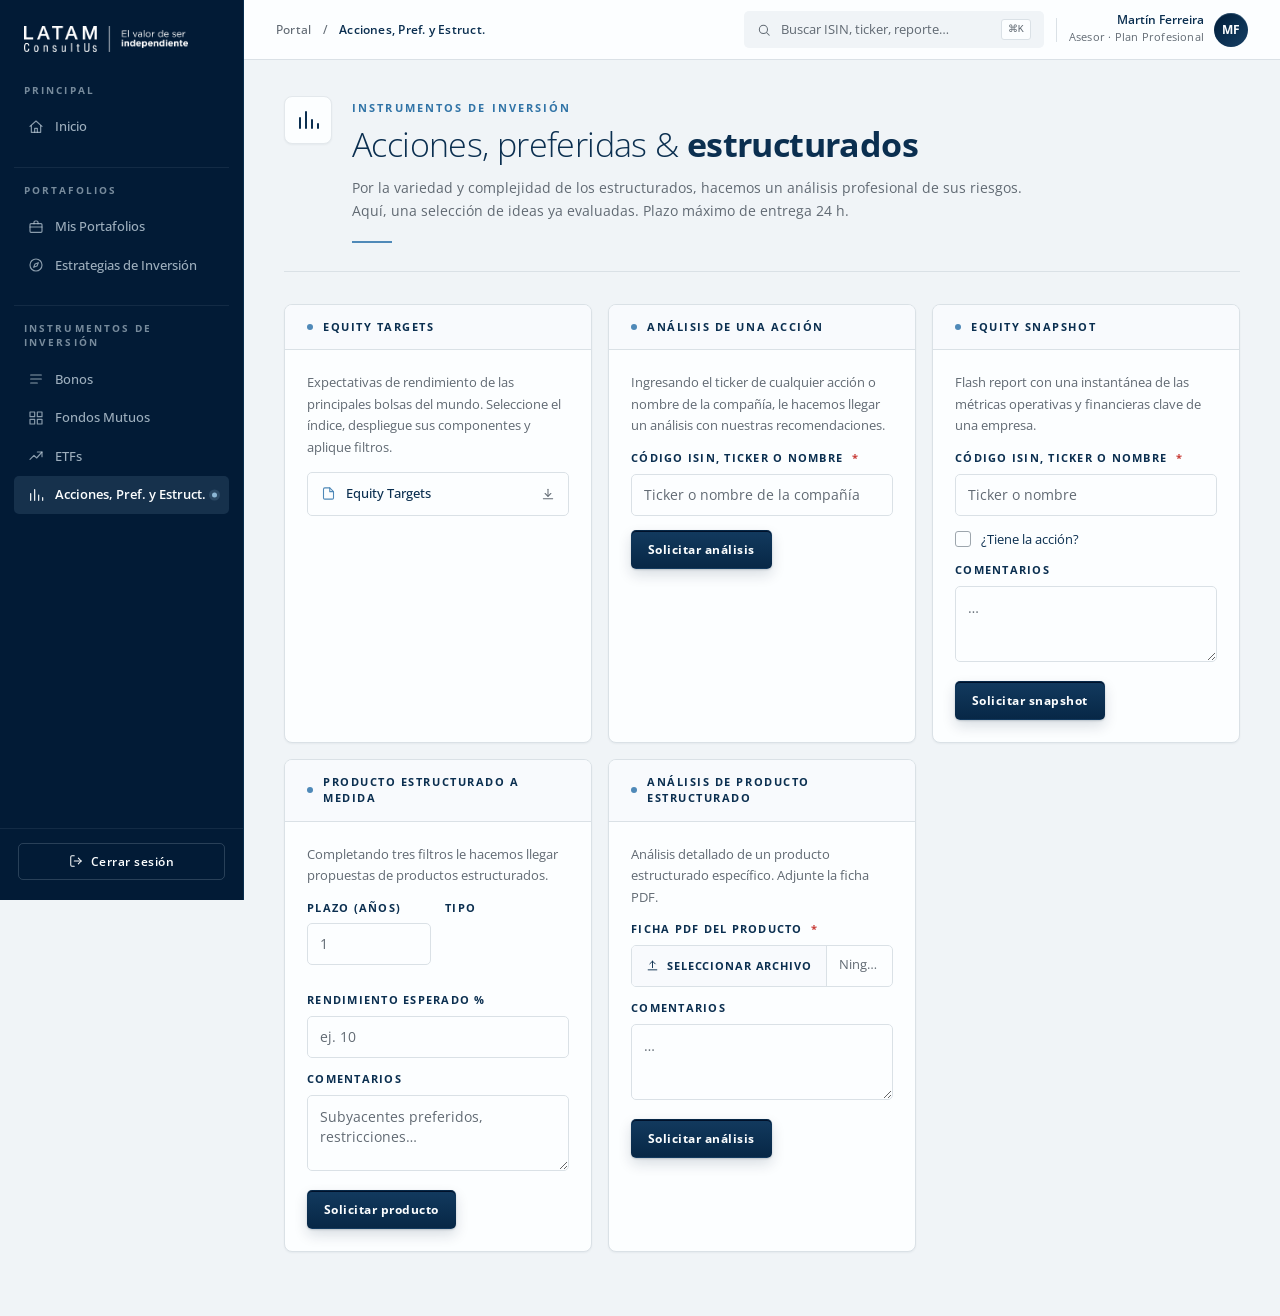
==== acciones.html @ f3cdf071 "Portal de clientes LATAM ConsultUs — consistencia de identidad Unifica la identidad de usuario del t" ====
<!doctype html>
<html lang="es">
<head>
<meta charset="utf-8">
<meta name="viewport" content="width=device-width, initial-scale=1">
<title>Acciones, Pref. y Estruct. · Portal LATAM ConsultUs</title>
<link rel="stylesheet" href="assets/portal.css">
</head>
<body>

<div class="sidebar-backdrop" id="sidebarBackdrop"></div>

<div class="shell">

  <aside class="sidebar" id="sidebar">
    <div class="sidebar-logo">
      <a href="inicio.html"><img src="assets/logo-white.png" alt="LATAM ConsultUs"></a>
    </div>
    <div class="sidebar-groups">
      <div class="sidebar-group">
        <div class="sidebar-group-title">Principal</div>
        <a href="inicio.html" class="sidebar-item">
          <svg width="16" height="16" viewBox="0 0 24 24" fill="none" stroke="currentColor" stroke-width="1.75" stroke-linecap="round" stroke-linejoin="round"><path d="M3 11l9-8 9 8"/><path d="M5 10v10h14V10"/><path d="M10 20v-6h4v6"/></svg>
          Inicio
        </a>
      </div>
      <div class="sidebar-group">
        <div class="sidebar-group-title">Portafolios</div>
        <a href="portafolios.html" class="sidebar-item">
          <svg width="16" height="16" viewBox="0 0 24 24" fill="none" stroke="currentColor" stroke-width="1.75" stroke-linecap="round" stroke-linejoin="round"><rect x="3" y="7" width="18" height="13" rx="1.5"/><path d="M9 7V5a2 2 0 0 1 2-2h2a2 2 0 0 1 2 2v2"/><path d="M3 12h18"/></svg>
          Mis Portafolios
        </a>
        <a href="estrategias.html" class="sidebar-item">
          <svg width="16" height="16" viewBox="0 0 24 24" fill="none" stroke="currentColor" stroke-width="1.75" stroke-linecap="round" stroke-linejoin="round"><circle cx="12" cy="12" r="9"/><path d="M15.5 8.5l-2 5-5 2 2-5 5-2z"/></svg>
          Estrategias de Inversión
        </a>
      </div>
      <div class="sidebar-group">
        <div class="sidebar-group-title">Instrumentos de Inversión</div>
        <a href="bonos.html" class="sidebar-item">
          <svg width="16" height="16" viewBox="0 0 24 24" fill="none" stroke="currentColor" stroke-width="1.75" stroke-linecap="round" stroke-linejoin="round"><path d="M4 6h16M4 12h16M4 18h10"/></svg>
          Bonos
        </a>
        <a href="fondos.html" class="sidebar-item">
          <svg width="16" height="16" viewBox="0 0 24 24" fill="none" stroke="currentColor" stroke-width="1.75" stroke-linecap="round" stroke-linejoin="round"><rect x="3" y="3" width="7" height="7"/><rect x="14" y="3" width="7" height="7"/><rect x="3" y="14" width="7" height="7"/><rect x="14" y="14" width="7" height="7"/></svg>
          Fondos Mutuos
        </a>
        <a href="etfs.html" class="sidebar-item">
          <svg width="16" height="16" viewBox="0 0 24 24" fill="none" stroke="currentColor" stroke-width="1.75" stroke-linecap="round" stroke-linejoin="round"><path d="M3 17l6-6 4 4 8-9"/><path d="M14 6h7v7"/></svg>
          ETFs
        </a>
        <a href="acciones.html" class="sidebar-item active">
          <svg width="16" height="16" viewBox="0 0 24 24" fill="none" stroke="currentColor" stroke-width="1.75" stroke-linecap="round" stroke-linejoin="round"><path d="M4 20V10M10 20V4M16 20v-8M22 20v-4"/></svg>
          Acciones, Pref. y Estruct.
        </a>
      </div>
    </div>
    <div class="sidebar-foot">
      <a href="login.html" class="btn-out">
        <svg width="14" height="14" viewBox="0 0 24 24" fill="none" stroke="currentColor" stroke-width="1.75" stroke-linecap="round" stroke-linejoin="round"><path d="M9 21H5a2 2 0 0 1-2-2V5a2 2 0 0 1 2-2h4"/><path d="M16 17l5-5-5-5"/><path d="M21 12H9"/></svg>
        Cerrar sesión
      </a>
    </div>
  </aside>

  <main class="main">
    
    <header class="topbar">
      <div style="display:flex; align-items:center;">
        <button class="nav-toggle" id="navToggle" aria-label="Menú"><svg width="18" height="18" viewBox="0 0 24 24" fill="none" stroke="currentColor" stroke-width="1.75" stroke-linecap="round" stroke-linejoin="round"><path d="M4 6h16M4 12h16M4 18h16"/></svg></button>
        <div class="crumb">Portal <span class="sep">/</span> <span class="current">Acciones, Pref. y Estruct.</span></div>
      </div>
      <div class="top-right">
        <div class="search-box">
          <svg width="14" height="14" viewBox="0 0 24 24" fill="none" stroke="var(--lcu-gray-4)" stroke-width="1.75" stroke-linecap="round" stroke-linejoin="round"><circle cx="11" cy="11" r="7"/><path d="M21 21l-4.3-4.3"/></svg>
          <input type="text" placeholder="Buscar ISIN, ticker, reporte…">
          <kbd>⌘K</kbd>
        </div>
        <div class="top-divider"></div>
        <div class="user-chip">
          <div style="text-align:right">
            <div class="nm">Martín Ferreira</div>
            <div class="pl">Asesor · Plan Profesional</div>
          </div>
          <div class="avatar">MF</div>
        </div>
      </div>
    </header>

    <div class="content">


      <section class="banner">
        <div class="left">
          <div class="ic"><svg width="24" height="24" viewBox="0 0 24 24" fill="none" stroke="currentColor" stroke-width="2" stroke-linecap="round" stroke-linejoin="round"><path d="M4 20V10M10 20V4M16 20v-8M22 20v-4"/></svg></div>
          <div>
            <span class="eyebrow">Instrumentos de Inversión</span>
            <h1 class="lcu-title" style="margin-top:8px;">Acciones, preferidas & <strong>estructurados</strong></h1>
            <p class="lead">Por la variedad y complejidad de los estructurados, hacemos un análisis profesional de sus riesgos. Aquí, una selección de ideas ya evaluadas. Plazo máximo de entrega 24 h.</p>
            <hr class="accent-rule">
          </div>
        </div>
        
      </section>
      <div class="alert alert-ok alert-target" style="display:none;"><svg width="16" height="16" viewBox="0 0 24 24" fill="none" stroke="currentColor" stroke-width="1.75" stroke-linecap="round" stroke-linejoin="round"><path d="M5 12l5 5L20 7"/></svg><div>Solicitud enviada. El reporte quedará disponible en su biblioteca en un plazo máximo de 24 horas hábiles.</div></div>

      <div class="igrid cols-3">

        <div class="icard">
          <div class="icard-head">Equity Targets</div>
          <div class="icard-body">
            <p>Expectativas de rendimiento de las principales bolsas del mundo. Seleccione el índice, despliegue sus componentes y aplique filtros.</p>
            <a class="doc-link" href="https://maximusnextgeneration-code.github.io/Equity-Targets/" target="_blank" rel="noopener"><svg class="ico-doc" width="15" height="15" viewBox="0 0 24 24" fill="none" stroke="currentColor" stroke-width="1.75" stroke-linecap="round" stroke-linejoin="round"><path d="M14 3H6a2 2 0 0 0-2 2v14a2 2 0 0 0 2 2h12a2 2 0 0 0 2-2V9z"/><path d="M14 3v6h6"/></svg><span class="name">Equity Targets</span><svg class="dl" width="14" height="14" viewBox="0 0 24 24" fill="none" stroke="currentColor" stroke-width="1.75" stroke-linecap="round" stroke-linejoin="round"><path d="M12 4v12"/><path d="M7 11l5 5 5-5"/><path d="M4 20h16"/></svg></a>
          </div>
        </div>

        <div class="icard">
          <div class="icard-head">Análisis de una acción</div>
          <div class="icard-body">
            <p>Ingresando el ticker de cualquier acción o nombre de la compañía, le hacemos llegar un análisis con nuestras recomendaciones.</p>
            <form data-mock novalidate>
              <div class="field"><label class="lbl">Código ISIN, ticker o nombre <span class="req">*</span></label><input type="text" class="input" placeholder="Ticker o nombre de la compañía"></div>
              <button type="submit" class="btn btn-primary">Solicitar análisis</button>
            </form>
          </div>
        </div>

        <div class="icard">
          <div class="icard-head">Equity Snapshot</div>
          <div class="icard-body">
            <p>Flash report con una instantánea de las métricas operativas y financieras clave de una empresa.</p>
            <form data-mock novalidate>
              <div class="field"><label class="lbl">Código ISIN, ticker o nombre <span class="req">*</span></label><input type="text" class="input" placeholder="Ticker o nombre"></div>
              <div class="field"><label class="check"><input type="checkbox"> ¿Tiene la acción?</label></div>
              <div class="field"><label class="lbl">Comentarios</label><textarea class="textarea" placeholder="…" rows="2"></textarea></div>
              <button type="submit" class="btn btn-primary">Solicitar snapshot</button>
            </form>
          </div>
        </div>

        <div class="icard">
          <div class="icard-head">Producto estructurado a medida</div>
          <div class="icard-body">
            <p>Completando tres filtros le hacemos llegar propuestas de productos estructurados.</p>
            <form data-mock novalidate>
              <div class="form-row">
                <div class="field"><label class="lbl">Plazo (años)</label><input type="number" class="input" placeholder="1" min="0"></div>
                <div class="field"><label class="lbl">Tipo</label><div class="select-wrap"><select class="select"><option>Autocallable</option><option>Phoenix</option><option>Reverse Convertible</option><option>Capital protegido</option></select></div></div>
              </div>
              <div class="field"><label class="lbl">Rendimiento esperado %</label><input type="number" class="input" placeholder="ej. 10" step="0.1"></div>
              <div class="field"><label class="lbl">Comentarios</label><textarea class="textarea" placeholder="Subyacentes preferidos, restricciones…" rows="2"></textarea></div>
              <button type="submit" class="btn btn-primary">Solicitar producto</button>
            </form>
          </div>
        </div>

        <div class="icard">
          <div class="icard-head">Análisis de producto estructurado</div>
          <div class="icard-body">
            <p>Análisis detallado de un producto estructurado específico. Adjunte la ficha PDF.</p>
            <form data-mock novalidate>
              <div class="field"><label class="lbl">Ficha PDF del producto <span class="req">*</span></label>
                <div class="file-input">
                  <label><svg width="13" height="13" viewBox="0 0 24 24" fill="none" stroke="currentColor" stroke-width="1.75" stroke-linecap="round" stroke-linejoin="round"><path d="M12 16V4"/><path d="M7 9l5-5 5 5"/><path d="M4 20h16"/></svg> Seleccionar archivo<input type="file" accept=".pdf"></label>
                  <span class="name">Ningún archivo seleccionado</span>
                </div>
              </div>
              <div class="field"><label class="lbl">Comentarios</label><textarea class="textarea" placeholder="…" rows="2"></textarea></div>
              <button type="submit" class="btn btn-primary">Solicitar análisis</button>
            </form>
          </div>
        </div>

      </div>

    </div>
  </main>
</div>

<script src="assets/portal.js"></script>
</body>
</html>
---- assets/portal.css ----
/* ===================================================================
   LATAM ConsultUs — Portal de Clientes
   Editorial financial research, register: product.
   =================================================================== */
@import url('colors_and_type.css');

/* ---------- reset ---------- */
*,*::before,*::after { box-sizing: border-box; }
html, body { margin: 0; padding: 0; }
body {
  background: var(--bg-page);
  color: var(--fg);
  font-family: var(--font-sans);
  font-size: var(--fs-body);
  line-height: var(--lh-normal);
  -webkit-font-smoothing: antialiased;
  -moz-osx-font-smoothing: grayscale;
  min-height: 100vh;
}
a { color: var(--lcu-sky-ink); text-decoration: none; }
a:hover { color: var(--lcu-navy); text-decoration: underline; text-decoration-thickness: 1px; text-underline-offset: 2px; }
img { max-width: 100%; display: block; }
input, select, textarea, button { font-family: inherit; font-size: inherit; }
ul, ol { margin: 0; padding: 0 0 0 18px; }

::selection { background: oklch(0.76 0.062 238 / .55); color: var(--lcu-navy); }

/* ---------- layout shell ---------- */
.shell {
  display: grid;
  grid-template-columns: 244px 1fr;
  min-height: 100vh;
}

/* ---------- sidebar ---------- */
.sidebar {
  background: var(--lcu-navy-900);
  color: var(--fg-on-dark);
  display: flex;
  flex-direction: column;
  padding: 22px 0 14px;
  position: sticky;
  top: 0;
  height: 100vh;
  border-right: 1px solid oklch(0.30 0.072 250 / .9);
}
.sidebar-logo { padding: 4px 24px 26px; }
.sidebar-logo img { height: 26px; }
.sidebar-groups { flex: 1; overflow-y: auto; padding: 0 14px; }
.sidebar-group { padding: 6px 0 2px; }
.sidebar-group + .sidebar-group { margin-top: 18px; padding-top: 16px; border-top: 1px solid oklch(0.92 0.020 240 / .08); }
.sidebar-group-title {
  font-size: 9.5px;
  letter-spacing: .22em;
  text-transform: uppercase;
  color: oklch(0.92 0.020 240 / .55);
  font-weight: var(--fw-bold);
  padding: 0 10px 10px;
}
.sidebar-item {
  display: flex;
  align-items: center;
  gap: 11px;
  padding: 9px 10px 9px 14px;
  margin-bottom: 1px;
  border-radius: var(--r-sm);
  color: oklch(0.92 0.020 240 / .72);
  font-size: 13px;
  font-weight: var(--fw-medium);
  text-decoration: none;
  position: relative;
  white-space: nowrap;
  overflow: hidden;
  text-overflow: ellipsis;
  transition: background .14s ease, color .14s ease;
}
.sidebar-item:hover {
  background: oklch(0.76 0.062 238 / .08);
  color: var(--fg-on-dark);
  text-decoration: none;
}
.sidebar-item.active {
  background: oklch(0.76 0.062 238 / .14);
  color: var(--fg-on-dark);
  font-weight: var(--fw-semibold);
}
.sidebar-item.active::after {
  content: '';
  position: absolute;
  right: 12px;
  top: 50%;
  transform: translateY(-50%);
  width: 5px;
  height: 5px;
  border-radius: 50%;
  background: var(--lcu-sky-300);
  box-shadow: 0 0 0 3px oklch(0.76 0.062 238 / .18);
}
.sidebar-item svg { flex: 0 0 16px; opacity: .88; }
.sidebar-item.active svg { opacity: 1; }
.sidebar-foot {
  padding: 14px 18px 6px;
  margin-top: 8px;
  border-top: 1px solid oklch(0.92 0.020 240 / .08);
}
.sidebar-foot .btn-out {
  width: 100%;
  background: transparent;
  border: 1px solid oklch(0.92 0.020 240 / .18);
  color: var(--fg-on-dark);
  padding: 9px 12px;
  border-radius: var(--r-sm);
  font-size: 11.5px;
  font-weight: var(--fw-semibold);
  letter-spacing: .04em;
  cursor: pointer;
  display: flex;
  align-items: center;
  justify-content: center;
  gap: 8px;
  text-decoration: none;
  transition: background .14s, border-color .14s;
}
.sidebar-foot .btn-out:hover { background: oklch(0.92 0.020 240 / .06); border-color: oklch(0.92 0.020 240 / .28); text-decoration: none; color: var(--fg-on-dark); }

/* ---------- main ---------- */
.main { display: flex; flex-direction: column; min-width: 0; }

/* ---------- topbar ---------- */
.topbar {
  height: 60px;
  padding: 0 32px;
  border-bottom: 1px solid var(--border);
  background: var(--bg-surface);
  display: flex;
  align-items: center;
  justify-content: space-between;
  gap: 24px;
  position: sticky;
  top: 0;
  z-index: 10;
}
.crumb { font-size: 11.5px; color: var(--fg-muted); letter-spacing: .02em; font-weight: var(--fw-medium); }
.crumb .sep { margin: 0 8px; color: var(--fg-muted); }
.crumb .current { color: var(--fg); font-weight: var(--fw-semibold); }
.top-right { display: flex; align-items: center; gap: 12px; }
.search-box {
  display: flex;
  align-items: center;
  gap: 8px;
  padding: 7px 12px;
  background: var(--lcu-mist);
  border-radius: var(--r-sm);
  width: 300px;
  border: 1px solid transparent;
  transition: border-color .14s, background .14s;
}
.search-box:focus-within { border-color: var(--lcu-sky-300); background: var(--bg-surface); box-shadow: var(--focus-ring); }
.search-box input {
  flex: 1; border: 0; background: transparent; outline: none;
  font-size: 12.5px; color: var(--fg);
}
.search-box input::placeholder { color: var(--fg-muted); }
.search-box kbd {
  font-size: 10px; color: var(--fg-muted);
  padding: 2px 6px; border: 1px solid var(--border); border-radius: 3px;
  background: var(--bg-surface);
  font-family: var(--font-mono); font-weight: var(--fw-medium);
}
.icon-btn {
  width: 34px; height: 34px; border-radius: var(--r-sm);
  border: 1px solid var(--border);
  background: var(--bg-surface); cursor: pointer;
  display: flex; align-items: center; justify-content: center;
  position: relative; color: var(--fg);
  transition: background .14s, border-color .14s;
}
.icon-btn:hover { background: var(--lcu-mist); border-color: var(--border-strong); }
.icon-btn .dot {
  position: absolute; top: 6px; right: 7px;
  width: 6px; height: 6px; border-radius: 50%; background: var(--lcu-sky);
  box-shadow: 0 0 0 2px var(--bg-surface);
}
.user-chip { display: flex; align-items: center; gap: 10px; }
.user-chip .nm { font-size: 12px; font-weight: var(--fw-semibold); color: var(--fg); line-height: 1.2; }
.user-chip .pl { font-size: 10.5px; color: var(--fg-muted); margin-top: 2px; letter-spacing: .02em; }
.user-chip .avatar {
  width: 34px; height: 34px; border-radius: 50%;
  background: var(--grad-navy);
  color: var(--fg-on-dark);
  display: flex; align-items: center; justify-content: center;
  font-size: 12px; font-weight: var(--fw-bold);
  letter-spacing: .02em;
  box-shadow: inset 0 1px 0 oklch(0.76 0.062 238 / .25);
}
.top-divider { width: 1px; height: 24px; background: var(--border); }

/* ---------- content area ---------- */
.content {
  padding: 36px 40px 64px;
  max-width: 1400px;
  width: 100%;
}

/* ---------- typography helpers ---------- */
.eyebrow {
  font-size: 10.5px;
  letter-spacing: .20em;
  text-transform: uppercase;
  font-weight: var(--fw-bold);
  color: var(--lcu-sky-ink);
}
.eyebrow.muted { color: var(--fg-muted); }
.lcu-title {
  margin: 0; font-weight: var(--fw-light);
  font-size: 34px; line-height: 1.12; letter-spacing: var(--ls-tight);
  color: var(--fg);
}
.lcu-title strong { font-weight: var(--fw-bold); }
.accent-rule { height: 2px; width: 40px; background: var(--lcu-sky); border: 0; margin: 18px 0 0; }
.lead {
  font-size: 13.5px; color: var(--fg-muted);
  line-height: 1.7; max-width: 680px; margin: 14px 0 0;
}

/* ---------- aurora hero (más controlada) ---------- */
@keyframes lcu-aurora {
  0%   { background-position:   0% 50%; }
  50%  { background-position: 100% 50%; }
  100% { background-position:   0% 50%; }
}
@keyframes lcu-aurora-drift {
  0%   { transform: translate3d(-4%, -1%, 0); opacity: .70; }
  50%  { transform: translate3d( 6%,  3%, 0); opacity: .45; }
  100% { transform: translate3d(-4%, -1%, 0); opacity: .70; }
}
.aurora-bg {
  background: linear-gradient(120deg,
    oklch(0.16 0.058 254) 0%,
    oklch(0.22 0.066 252) 24%,
    oklch(0.30 0.074 250) 50%,
    oklch(0.36 0.076 249) 72%,
    oklch(0.22 0.062 252) 100%);
  background-size: 200% 200%;
  animation: lcu-aurora 32s ease-in-out infinite;
}
.aurora-glow {
  position: absolute; inset: -10%; pointer-events: none;
  background:
    radial-gradient(48% 60% at 28% 22%, oklch(0.76 0.062 238 / .26), transparent 65%),
    radial-gradient(42% 50% at 78% 78%, oklch(0.61 0.094 245 / .22), transparent 70%);
  mix-blend-mode: screen;
  animation: lcu-aurora-drift 26s ease-in-out infinite;
}
.aurora-grid {
  position: absolute; inset: 0; pointer-events: none; opacity: .18;
  background-image:
    linear-gradient(oklch(1 0 0 / .06) 1px, transparent 1px),
    linear-gradient(90deg, oklch(1 0 0 / .06) 1px, transparent 1px);
  background-size: 56px 56px;
  mask-image: linear-gradient(120deg, oklch(0 0 0) 0%, transparent 75%);
  -webkit-mask-image: linear-gradient(120deg, oklch(0 0 0) 0%, transparent 75%);
}
.aurora-dots {
  position: absolute; inset: 0; pointer-events: none; opacity: .22;
  background-image: radial-gradient(oklch(1 0 0 / .18) 1px, transparent 1.2px);
  background-size: 24px 24px;
  mask-image: linear-gradient(120deg, oklch(0 0 0) 0%, transparent 70%);
  -webkit-mask-image: linear-gradient(120deg, oklch(0 0 0) 0%, transparent 70%);
}

/* legacy alias (algunos HTML usan aurora-shimmer; lo neutralizamos) */
.aurora-shimmer { display: none; }

/* ---------- dashboard hero ---------- */
.hero {
  position: relative; border-radius: var(--r-lg); overflow: hidden;
  color: var(--fg-on-dark);
  box-shadow: var(--shadow-3);
  border: 1px solid oklch(0.22 0.062 252);
}
.hero-row {
  position: relative; padding: 40px 40px 42px;
  display: grid;
  grid-template-columns: 1fr auto;
  align-items: end;
  gap: 40px;
  min-height: 240px;
}
.hero-text { max-width: 620px; }
.hero-text .eyebrow {
  color: var(--lcu-sky-300);
  font-weight: var(--fw-bold);
  letter-spacing: .22em;
}
.hero-text h1 {
  margin: 18px 0 0;
  font-weight: var(--fw-light);
  font-size: 46px;
  line-height: 1.06;
  letter-spacing: var(--ls-tight);
  color: var(--fg-on-dark);
}
.hero-text h1 .name {
  font-weight: var(--fw-bold);
  color: var(--lcu-sky-100);
  letter-spacing: var(--ls-tight);
}
.hero-text p {
  margin: 18px 0 0; font-size: 13.5px; line-height: 1.75;
  color: var(--fg-on-dark-soft); max-width: 540px;
}
/* hero typewriter */
.type-h1 { min-height: 2.15em; }
.type-caret {
  display: inline-block; width: 2px; height: 0.92em;
  margin-left: 4px; vertical-align: -0.1em;
  background: var(--lcu-sky-300); border-radius: 1px;
  animation: type-blink 1.05s steps(1) infinite;
}
@keyframes type-blink { 0%, 50% { opacity: 1; } 50.01%, 100% { opacity: 0; } }
.hero-trend {
  position: absolute; right: 0; top: 0; bottom: 0; width: 62%; height: 100%;
  pointer-events: none; opacity: .55;
}
/* Hero data strip: editorial integrado, no badge SaaS */
.hero-metrics {
  display: grid;
  grid-template-columns: repeat(3, auto);
  gap: 36px;
  align-items: baseline;
  padding-top: 2px;
}
.hero-metric { text-align: left; }
.hero-metric .n {
  display: block;
  font-weight: var(--fw-light);
  font-size: 38px;
  line-height: 1;
  color: var(--fg-on-dark);
  letter-spacing: var(--ls-tightest);
  font-variant-numeric: tabular-nums lining-nums;
}
.hero-metric .n strong { font-weight: var(--fw-bold); }
.hero-metric .l {
  display: block;
  margin-top: 8px;
  font-size: 10.5px;
  color: var(--fg-on-dark-mute);
  letter-spacing: .14em;
  text-transform: uppercase;
  font-weight: var(--fw-semibold);
  line-height: 1.45;
}
.hero-metric + .hero-metric { padding-left: 36px; border-left: 1px solid oklch(0.92 0.020 240 / .12); }

/* Legacy hero-badge fallback (no usado en inicio nuevo, pero soportado) */
.hero-badge {
  flex: 0 0 auto; align-self: center;
  padding: 18px 22px 20px;
  background: oklch(0.20 0.062 252 / .35);
  border: 1px solid oklch(0.76 0.062 238 / .20);
  border-radius: var(--r-md);
  text-align: left; min-width: 140px;
}
.hero-badge .num {
  font-weight: var(--fw-light); font-size: 44px; line-height: 1;
  letter-spacing: var(--ls-tightest);
  color: var(--fg-on-dark);
  font-variant-numeric: tabular-nums;
}
.hero-badge .lbl {
  margin-top: 8px; font-size: 10.5px;
  color: var(--fg-on-dark-mute);
  letter-spacing: .14em; text-transform: uppercase;
  font-weight: var(--fw-semibold); line-height: 1.45;
}

/* ---------- section marker ---------- */
.section-marker {
  display: flex; align-items: center; gap: 12px;
  margin: 44px 0 22px;
}
.section-marker .dash { width: 22px; height: 1.5px; background: var(--lcu-sky); border-radius: 2px; }
.section-marker .dot { width: 4px; height: 4px; border-radius: 50%; background: var(--lcu-sky); }
.section-marker .title {
  font-size: 10.5px; letter-spacing: .20em; text-transform: uppercase;
  font-weight: var(--fw-bold); color: var(--fg);
}
.section-marker .hint { margin-left: 6px; font-size: 12px; color: var(--fg-muted); font-weight: var(--fw-regular); }

/* ---------- access grid (asimétrico: featured + secondaries + wide) ---------- */
.access-grid {
  display: grid;
  grid-template-columns: 1.5fr 1fr 1fr;
  grid-template-rows: 1fr 1fr auto;
  gap: 16px;
}
.access-grid .access-card.featured {
  grid-column: 1;
  grid-row: 1 / span 2;
  min-height: 340px;
  padding: 28px;
  background:
    linear-gradient(180deg, var(--bg-surface) 0%, var(--lcu-sky-50) 100%);
}
.access-grid .access-card.featured .ic {
  width: 50px; height: 50px; border-radius: var(--r-md);
}
.access-grid .access-card.featured h3 {
  font-size: 22px;
  margin-top: 28px;
  font-weight: var(--fw-bold);
  letter-spacing: var(--ls-tight);
}
.access-grid .access-card.featured .desc {
  font-size: 13.5px;
  margin-top: 12px;
  max-width: 340px;
  line-height: 1.65;
}
.access-grid .access-card.wide {
  grid-column: 1 / -1;
  flex-direction: row;
  align-items: center;
  padding: 18px 22px;
  gap: 22px;
}
.access-grid .access-card.wide .head {
  width: auto;
}
.access-grid .access-card.wide .ic { flex: 0 0 38px; }
.access-grid .access-card.wide h3 {
  margin: 0; font-size: 15.5px;
}
.access-grid .access-card.wide .body {
  flex: 1; display: flex; flex-direction: column; gap: 4px;
}
.access-grid .access-card.wide .desc { margin: 0; }
.access-grid .access-card.wide .cta { margin: 0; padding: 0; flex: 0 0 auto; }
.access-grid .access-card.wide .corner { display: none; }

.access-card {
  background: var(--bg-surface);
  border: 1px solid var(--border);
  border-radius: var(--r-md);
  padding: 18px 18px 20px;
  box-shadow: var(--shadow-1);
  cursor: pointer; display: flex; flex-direction: column;
  position: relative; overflow: hidden;
  text-decoration: none; color: inherit;
  transition: transform .22s cubic-bezier(.2,.7,.2,1), box-shadow .22s ease, border-color .14s;
}
.access-card:hover {
  transform: translateY(-2px);
  box-shadow: var(--shadow-3);
  border-color: var(--lcu-sky-300);
  text-decoration: none;
}
.access-card .head {
  display: flex; align-items: center; justify-content: space-between;
}
.access-card .ic {
  width: 38px; height: 38px; border-radius: var(--r-sm);
  background: var(--lcu-sky-50);
  border: 1px solid var(--lcu-sky-100);
  display: flex; align-items: center; justify-content: center;
  color: var(--lcu-navy-700);
}
.access-grid .access-card.featured .ic {
  background: var(--grad-navy);
  border: 0;
  box-shadow: inset 0 1px 0 oklch(0.76 0.062 238 / .35), 0 6px 14px oklch(0.22 0.062 252 / .25);
  color: var(--lcu-sky-100);
}
.access-card .corner {
  width: 26px; height: 26px; border-radius: 999px;
  display: flex; align-items: center; justify-content: center;
  color: var(--fg-subtle);
  transition: color .14s, background .14s;
}
.access-card:hover .corner { color: var(--lcu-sky); }
.access-card h3 {
  margin: 16px 0 0;
  font-weight: var(--fw-semibold); font-size: 15.5px;
  color: var(--fg); letter-spacing: var(--ls-tight);
}
.access-card .desc {
  margin: 6px 0 0; font-size: 12.5px;
  color: var(--fg-muted); line-height: 1.55;
}
.access-card .cta {
  margin-top: auto; padding-top: 14px;
  display: flex; align-items: center; gap: 6px;
  font-size: 11px; font-weight: var(--fw-bold);
  color: var(--lcu-sky-ink); letter-spacing: .06em;
  text-transform: uppercase;
}

/* ---------- footline ---------- */
.footline {
  margin-top: 32px;
  display: flex; align-items: center; justify-content: space-between;
  padding: 16px 20px; background: var(--bg-surface);
  border: 1px solid var(--border); border-radius: var(--r-md);
  box-shadow: var(--shadow-1);
}
.footline .icw {
  width: 32px; height: 32px; border-radius: var(--r-sm);
  background: var(--lcu-sky-50); color: var(--lcu-navy);
  display: flex; align-items: center; justify-content: center;
}
.footline .text { display: flex; align-items: center; gap: 14px; }
.footline .text .t1 { font-size: 13px; font-weight: var(--fw-semibold); color: var(--fg); }
.footline .text .t2 { font-size: 11.5px; color: var(--fg-muted); margin-top: 3px; line-height: 1.5; }
.footline a {
  font-size: 11.5px; color: var(--lcu-sky-ink); font-weight: var(--fw-bold);
  display: flex; align-items: center; gap: 6px;
  letter-spacing: .04em;
}

/* ---------- section banner (páginas internas) ---------- */
.banner {
  display: flex; justify-content: space-between; align-items: flex-start;
  gap: 32px; padding-bottom: 28px;
  border-bottom: 1px solid var(--border);
  margin-bottom: 32px;
}
.banner .left { display: flex; gap: 20px; align-items: flex-start; }
.banner .ic {
  width: 48px; height: 48px; border-radius: var(--r-md);
  background: var(--bg-surface);
  border: 1px solid var(--border-strong);
  color: var(--lcu-navy);
  display: flex; align-items: center; justify-content: center; flex: 0 0 48px;
  box-shadow: var(--shadow-1);
}

/* ---------- responsive layout helpers ---------- */
.grid-2 { display: grid; grid-template-columns: 1fr 1fr; gap: 28px; }
.grid-3 { display: grid; grid-template-columns: repeat(3, 1fr); gap: 28px; }
/* let tracks shrink below content min-content so nothing overflows the viewport */
.grid-2 > *, .grid-3 > *, .igrid > * { min-width: 0; }
.table-scroll { width: 100%; overflow-x: auto; -webkit-overflow-scrolling: touch; }

/* ---------- subhead ---------- */
.subhead {
  display: flex; align-items: baseline; justify-content: space-between;
  margin: 36px 0 14px;
  padding-bottom: 12px;
  border-bottom: 1px solid var(--border);
}
.subhead h3 {
  margin: 6px 0 0;
  font-weight: var(--fw-semibold); font-size: 17px;
  color: var(--fg); letter-spacing: var(--ls-tight);
}
.subhead .right a { font-size: 11.5px; color: var(--lcu-sky-ink); font-weight: var(--fw-bold); letter-spacing: .04em; }

/* ---------- card ---------- */
.card {
  background: var(--bg-surface);
  border: 1px solid var(--border);
  border-radius: var(--r-md);
  padding: 24px;
  box-shadow: var(--shadow-1);
}
.card.noPad { padding: 0; }
.card-head {
  padding: 16px 22px;
  border-bottom: 1px solid var(--border);
  background: var(--bg-surface-alt);
}
.card-head .title {
  font-size: 13px; font-weight: var(--fw-bold);
  color: var(--fg); letter-spacing: .02em;
  text-transform: uppercase; letter-spacing: .12em;
  font-size: 11px;
}
.card-head .sub {
  font-size: 12px; color: var(--fg-muted); margin-top: 3px;
  text-transform: none; letter-spacing: 0; font-weight: var(--fw-regular);
}
.card-body { padding: 22px; }

/* ---------- icard ---------- */
.igrid {
  display: grid; grid-template-columns: repeat(2, 1fr); gap: 16px;
}
.igrid.cols-3 { grid-template-columns: repeat(3, 1fr); }
/* masonry: tarjetas de distinta altura sin huecos verticales */
.igrid.masonry { display: block; column-count: 2; column-gap: 16px; }
.igrid.masonry > .icard { break-inside: avoid; margin: 0 0 16px; width: 100%; }
.icard {
  border: 1px solid var(--border);
  border-radius: var(--r-md);
  background: var(--bg-surface);
  display: flex; flex-direction: column; overflow: hidden;
  box-shadow: var(--shadow-1);
  transition: box-shadow .15s, border-color .14s;
}
.icard:hover { border-color: var(--border-strong); box-shadow: var(--shadow-2); }
.icard-head {
  padding: 14px 22px;
  background: var(--bg-surface-alt);
  border-bottom: 1px solid var(--border);
  font-size: 11px; font-weight: var(--fw-bold);
  color: var(--fg);
  text-transform: uppercase; letter-spacing: .14em;
  display: flex; align-items: center; gap: 10px;
}
.icard-head::before {
  content: '';
  width: 6px; height: 6px; border-radius: 999px;
  background: var(--lcu-sky);
  flex: 0 0 6px;
}
.icard-body { padding: 22px; flex: 1; }
.icard-body p { margin: 0 0 14px; font-size: 13px; color: var(--fg-muted); line-height: 1.65; }
.icard-body p:last-of-type { margin-bottom: 14px; }

/* ---------- forms ---------- */
.form-row { display: grid; grid-template-columns: 1fr 1fr; gap: 14px; margin-bottom: 14px; }
.form-row.cols-3 { grid-template-columns: 1fr 1fr 1fr; }
.field { margin-bottom: 14px; }
.field label.lbl {
  display: block;
  font-size: 10.5px;
  font-weight: var(--fw-bold);
  color: var(--fg);
  margin-bottom: 7px;
  letter-spacing: .12em;
  text-transform: uppercase;
}
.field .req { color: var(--danger); margin-left: 4px; }
.field .hint { margin-top: 6px; font-size: 11px; color: var(--fg-muted); }

.input, .select, .textarea {
  width: 100%; height: 42px; padding: 0 12px;
  border: 1px solid var(--border); border-radius: var(--r-sm);
  background: var(--bg-surface); font-size: 13.5px;
  color: var(--fg); outline: none;
  transition: border-color .14s, box-shadow .14s;
}
.input::placeholder, .textarea::placeholder { color: var(--fg-muted); }
.input:hover, .select:hover, .textarea:hover { border-color: var(--border-strong); }
.input:focus, .select:focus, .textarea:focus {
  border-color: var(--lcu-sky);
  box-shadow: var(--focus-ring);
}
.textarea {
  height: auto; padding: 11px 12px; resize: vertical;
  line-height: 1.5; min-height: 76px;
}
.select-wrap { position: relative; }
.select {
  appearance: none; -webkit-appearance: none; padding-right: 36px;
  background-image: url("data:image/svg+xml,%3Csvg xmlns='http://www.w3.org/2000/svg' width='14' height='14' viewBox='0 0 24 24' fill='none' stroke='%236b7785' stroke-width='1.75' stroke-linecap='round' stroke-linejoin='round'%3E%3Cpath d='M6 9l6 6 6-6'/%3E%3C/svg%3E");
  background-repeat: no-repeat;
  background-position: right 12px center;
  cursor: pointer;
}

.file-input {
  display: flex; align-items: center;
  border: 1px solid var(--border); border-radius: var(--r-sm);
  overflow: hidden; background: var(--bg-surface); height: 42px;
  transition: border-color .14s;
}
.file-input:hover { border-color: var(--border-strong); }
.file-input label {
  background: var(--bg-surface-alt);
  border-right: 1px solid var(--border);
  padding: 0 14px; height: 100%;
  display: flex; align-items: center; gap: 8px;
  font-size: 11px; font-weight: var(--fw-bold);
  color: var(--fg); cursor: pointer; white-space: nowrap;
  letter-spacing: .08em; text-transform: uppercase;
  transition: background .14s;
}
.file-input label:hover { background: var(--lcu-sky-50); }
.file-input .name {
  flex: 1; padding: 0 12px; font-size: 12.5px;
  color: var(--fg-muted);
  white-space: nowrap; overflow: hidden; text-overflow: ellipsis;
}
.file-input input[type=file] { display: none; }

.check {
  display: flex; align-items: center; gap: 10px;
  font-size: 13px; color: var(--fg); cursor: pointer; user-select: none;
}
.check input {
  appearance: none; -webkit-appearance: none;
  width: 16px; height: 16px;
  border: 1.5px solid var(--lcu-gray-3); border-radius: var(--r-xs);
  cursor: pointer; flex: 0 0 16px; margin: 0; position: relative;
  transition: background .12s, border-color .12s;
}
.check input:hover { border-color: var(--lcu-navy-600); }
.check input:checked { background: var(--lcu-navy); border-color: var(--lcu-navy); }
.check input:focus-visible { box-shadow: var(--focus-ring); }
.check input:checked::after {
  content: ''; position: absolute; left: 4px; top: 1px;
  width: 5px; height: 9px;
  border: solid var(--fg-on-dark); border-width: 0 2px 2px 0;
  transform: rotate(45deg);
}

/* ---------- buttons ---------- */
.btn {
  display: inline-flex; align-items: center; justify-content: center; gap: 8px;
  padding: 10px 16px; font-size: 12px; font-weight: var(--fw-bold);
  letter-spacing: .04em;
  border-radius: var(--r-sm); border: 1px solid transparent; cursor: pointer;
  text-decoration: none;
  transition: background .14s, border-color .14s, box-shadow .15s, transform .12s;
}
.btn:hover { text-decoration: none; }
.btn:focus-visible { outline: none; box-shadow: var(--focus-ring); }
.btn.lg { padding: 14px 22px; font-size: 12.5px; }
.btn.sm { padding: 6px 12px; font-size: 11px; }
.btn.block { width: 100%; }
.btn-primary {
  background: var(--grad-cta);
  color: var(--fg-on-dark);
  box-shadow: 0 1px 0 oklch(0.18 0.058 254) inset, 0 1px 2px rgba(8,31,55,.18), 0 6px 14px rgba(8,31,55,.14);
}
.btn-primary:hover { transform: translateY(-1px); box-shadow: 0 1px 0 oklch(0.18 0.058 254) inset, 0 2px 4px rgba(8,31,55,.20), 0 12px 24px rgba(8,31,55,.20); }
.btn-primary:active { transform: translateY(0); }
.btn-ghost {
  background: transparent; color: var(--fg);
  border-color: var(--border);
}
.btn-ghost:hover { background: var(--lcu-mist); border-color: var(--border-strong); }
.btn-link {
  background: transparent; color: var(--lcu-sky-ink); border: 0; padding: 0;
  font-size: 12px; font-weight: var(--fw-bold); letter-spacing: .04em;
}
.btn-link:hover { color: var(--lcu-navy); }

/* ---------- alerts ---------- */
.alert {
  display: flex; align-items: center; gap: 12px;
  border-radius: var(--r-sm); padding: 12px 16px;
  font-size: 12.5px; line-height: 1.5; margin-bottom: 24px;
  border: 1px solid transparent;
}
.alert-ok   { background: var(--ok-bg);    border-color: var(--ok-line);   color: var(--ok); }
.alert-warn { background: var(--warn-bg);  border-color: var(--warn-line); color: oklch(0.46 0.10 78); }
.alert-ok svg, .alert-warn svg { flex: 0 0 16px; }

/* ---------- doc-link ---------- */
.doc-link {
  display: flex; align-items: center; gap: 10px; padding: 11px 13px;
  border: 1px solid var(--border); border-radius: var(--r-sm);
  text-decoration: none; color: var(--fg);
  font-size: 13px; font-weight: var(--fw-medium);
  background: var(--bg-surface);
  transition: border-color .14s, background .14s;
}
.doc-link:hover {
  border-color: var(--lcu-sky-300);
  background: var(--lcu-sky-50);
  text-decoration: none;
  color: var(--fg);
}
.doc-link .ico-doc { color: var(--lcu-sky); flex: 0 0 15px; }
.doc-link .name { flex: 1; }
.doc-link .dl { color: var(--fg-muted); flex: 0 0 14px; }
.doc-list { display: flex; flex-direction: column; gap: 8px; }
.doc-grid { display: grid; grid-template-columns: 1fr 1fr; gap: 8px; }

/* ---------- tables ---------- */
.table {
  width: 100%; border-collapse: collapse; font-size: 12.5px;
}
.table thead tr { background: var(--bg-surface-alt); }
.table th, .table td {
  text-align: left; padding: 13px 20px;
}
.table th {
  font-size: 10px; font-weight: var(--fw-bold);
  letter-spacing: .16em; text-transform: uppercase;
  color: var(--fg-muted);
  border-bottom: 1px solid var(--border);
}
.table tbody tr { border-top: 1px solid var(--border); transition: background .12s; }
.table tbody tr:nth-child(even) { background: oklch(0.97 0.005 244 / .5); }
.table tbody tr:hover { background: var(--lcu-sky-50); }
.table td { vertical-align: middle; }
.table .num { font-variant-numeric: tabular-nums lining-nums; }
.table .pos { color: var(--ok); font-weight: var(--fw-semibold); }

.pill {
  display: inline-flex; align-items: center; gap: 5px;
  padding: 3px 9px; border-radius: var(--r-pill);
  font-size: 10px; font-weight: var(--fw-bold);
  letter-spacing: .08em; text-transform: uppercase;
}
.pill::before {
  content: ''; width: 5px; height: 5px; border-radius: 50%;
  background: currentColor; flex: 0 0 5px;
}
.pill-ok       { background: var(--ok-bg);   color: var(--ok); }
.pill-pending  { background: var(--warn-bg); color: oklch(0.46 0.10 78); }
.pill-neutral  { background: var(--lcu-mist); color: var(--fg-muted); }

/* ---------- login ---------- */
.login-shell {
  min-height: 100vh; display: flex;
  background: var(--bg-surface);
}
.login-left {
  flex: 1 1 56%; color: var(--fg-on-dark);
  position: relative; overflow: hidden;
  display: flex; flex-direction: column; justify-content: space-between;
}
.login-right {
  flex: 1 1 44%; background: var(--bg-surface); display: flex;
  align-items: center; justify-content: center;
  padding: 48px 56px; position: relative;
}
.login-left .logo-wrap { position: relative; padding: 44px 52px 0; }
.login-left .logo-wrap img { height: 28px; }
.login-hero { position: relative; padding: 0 52px; max-width: 560px; }
.login-hero .eyebrow { color: var(--lcu-sky-300); }
.login-hero h1 {
  margin: 0; font-weight: var(--fw-light); font-size: 54px;
  line-height: 1.04;
  letter-spacing: var(--ls-tight);
  color: var(--fg-on-dark);
}
.login-hero h1 .accent {
  font-weight: var(--fw-bold);
  color: var(--lcu-sky-100);
  letter-spacing: var(--ls-tight);
}
.login-hero p {
  margin-top: 22px; font-size: 14px; line-height: 1.75;
  color: var(--fg-on-dark-soft); max-width: 460px;
}
.login-stats {
  position: relative; padding: 0 52px 40px;
  display: flex; justify-content: space-between; align-items: flex-end; gap: 24px;
}
.login-stats .row { display: flex; gap: 40px; font-size: 10.5px; color: var(--fg-on-dark-mute); }
.login-stats .row .item .n {
  font-weight: var(--fw-light); font-size: 28px;
  color: var(--fg-on-dark); letter-spacing: var(--ls-tightest);
  font-variant-numeric: tabular-nums lining-nums;
  line-height: 1;
}
.login-stats .row .item .l {
  margin-top: 8px; line-height: 1.45;
  letter-spacing: .12em; text-transform: uppercase;
  font-weight: var(--fw-semibold);
}
.login-stats .copy {
  font-size: 10px; color: var(--fg-on-dark-mute);
  letter-spacing: .06em; text-align: right; line-height: 1.6;
}

.login-trend {
  position: absolute; right: 0; bottom: 0;
  width: 70%; height: 60%; pointer-events: none; opacity: .5;
}

.login-form { width: 100%; max-width: 380px; }
.login-form h2 {
  margin: 12px 0 10px; font-weight: var(--fw-light); font-size: 32px;
  letter-spacing: var(--ls-tight); color: var(--fg); line-height: 1.12;
}
.login-form h2 strong { font-weight: var(--fw-bold); }
.login-form .helper { font-size: 12.5px; color: var(--fg-muted); line-height: 1.6; margin: 0; }
.login-form form { margin-top: 32px; display: flex; flex-direction: column; gap: 16px; }
.login-field {
  display: flex; align-items: center; gap: 10px; padding: 0 14px;
  border: 1px solid var(--border); border-radius: var(--r-sm);
  background: var(--bg-surface); height: 48px;
  transition: border-color .15s, box-shadow .15s;
}
.login-field:hover { border-color: var(--border-strong); }
.login-field:focus-within {
  border-color: var(--lcu-sky); box-shadow: var(--focus-ring);
}
.login-field .ico { color: var(--fg-muted); flex: 0 0 15px; }
.login-field input {
  flex: 1; border: 0; background: transparent; outline: none;
  font-size: 13.5px; color: var(--fg);
}
.login-field input::placeholder { color: var(--fg-muted); }
.login-field .trail {
  font-size: 10.5px; color: var(--lcu-sky-ink); font-weight: var(--fw-bold);
  cursor: pointer; letter-spacing: .08em; text-transform: uppercase;
}
.login-options { display: flex; align-items: center; justify-content: space-between; }
.login-options .check { font-size: 12.5px; color: var(--fg-muted); }
.login-options a { font-size: 12px; color: var(--lcu-sky-ink); font-weight: var(--fw-bold); }
.login-cta {
  margin-top: 14px; height: 52px; border-radius: var(--r-sm); border: none;
  background: var(--grad-cta);
  color: var(--fg-on-dark); font-weight: var(--fw-bold); font-size: 13.5px;
  letter-spacing: .04em; cursor: pointer;
  box-shadow: 0 1px 0 oklch(0.18 0.058 254) inset, 0 10px 24px rgba(8,31,55,.22);
  display: flex; align-items: center; justify-content: center; gap: 10px;
  transition: box-shadow .15s, transform .12s;
}
.login-cta:hover { transform: translateY(-1px); box-shadow: 0 1px 0 oklch(0.18 0.058 254) inset, 0 14px 30px rgba(8,31,55,.28); }
.login-cta:focus-visible { outline: none; box-shadow: 0 1px 0 oklch(0.18 0.058 254) inset, 0 10px 24px rgba(8,31,55,.22), var(--focus-ring); }

.login-bottom {
  margin-top: 36px; padding: 16px 18px; background: var(--lcu-mist);
  border: 1px solid var(--border);
  border-radius: var(--r-sm); font-size: 11.5px; color: var(--fg-muted); line-height: 1.65;
}
.login-bottom strong { color: var(--fg); }
.login-bottom .mail { color: var(--lcu-sky-ink); font-weight: var(--fw-bold); }

/* ---------- responsive ---------- */
@media (max-width: 980px) {
  .shell { grid-template-columns: 1fr; }
  .sidebar {
    position: fixed; left: -260px; top: 0; width: 244px; z-index: 100;
    transition: left .25s cubic-bezier(.2,.7,.2,1);
  }
  .sidebar.open { left: 0; }
  .sidebar-backdrop {
    position: fixed; inset: 0; background: oklch(0.18 0.058 254 / .55); z-index: 99; display: none;
    backdrop-filter: blur(2px);
  }
  .sidebar-backdrop.show { display: block; }
  .topbar { padding: 0 20px; height: 56px; }
  .search-box { display: none; }
  .content { padding: 24px 22px 48px; }
  .hero-row {
    grid-template-columns: 1fr;
    padding: 30px 26px 32px;
    gap: 26px;
  }
  .hero-text h1 { font-size: 30px; }
  .hero-metrics { grid-template-columns: repeat(3, 1fr); gap: 0; }
  .hero-metric + .hero-metric { padding-left: 12px; }
  .hero-metric .n { font-size: 23px; }
  .hero-metric .l { font-size: 9px; letter-spacing: .1em; }
  .access-grid { grid-template-columns: 1fr; }
  .access-grid .access-card.featured { grid-row: auto; min-height: 0; }
  .access-grid .access-card.wide {
    flex-direction: column; align-items: flex-start;
    padding: 22px; gap: 14px;
  }
  .access-grid .access-card.wide .cta { padding-top: 4px; }
  .banner { gap: 20px; padding-bottom: 24px; margin-bottom: 26px; }
  .banner .left { flex-direction: column; gap: 16px; }
  .icard-body { padding: 20px; }
  .igrid, .igrid.cols-3 { grid-template-columns: 1fr; }
  .igrid.masonry { column-count: 1; }
  .grid-2, .grid-3 { grid-template-columns: 1fr; gap: 22px; }
  .form-row, .form-row.cols-3 { grid-template-columns: 1fr; }
  .doc-grid { grid-template-columns: 1fr; }
  .table-scroll .table { min-width: 640px; }
  .login-shell { flex-direction: column; }
  .login-left { min-height: 320px; }
  .login-hero h1 { font-size: 38px; }
  .login-stats { flex-direction: column; align-items: flex-start; gap: 18px; }
  .nav-toggle { display: flex !important; }
}

/* topbar en móviles angostos: una sola línea, sin amontonamiento */
@media (max-width: 560px) {
  .topbar { gap: 12px; }
  .crumb { white-space: nowrap; overflow: hidden; text-overflow: ellipsis; }
  .user-chip .nm, .user-chip .pl { display: none; }
  .top-divider { display: none; }
  /* three metrics share the narrow hero cleanly */
  .hero-row { padding: 26px 22px 28px; }
  .hero-metrics { grid-template-columns: repeat(3, minmax(0, 1fr)); }
  .hero-metric + .hero-metric { padding-left: 10px; }
  .hero-metric .n { font-size: 19px; }
  .hero-metric .l { font-size: 8.5px; letter-spacing: .055em; }
}

.nav-toggle {
  display: none;
  width: 36px; height: 36px; border-radius: var(--r-sm);
  border: 1px solid var(--border); background: var(--bg-surface);
  align-items: center; justify-content: center; cursor: pointer;
  color: var(--fg);
  margin-right: 12px;
  transition: background .14s;
}
.nav-toggle:hover { background: var(--lcu-mist); }

/* ---------- print friendly ---------- */
@media print {
  .sidebar, .topbar, .nav-toggle { display: none !important; }
  .shell { grid-template-columns: 1fr; }
  .content { padding: 0; }
}

/* ===================================================================
   INTERACTION & MOTION  (impeccable · product register + E. Kowalski)
   Press feedback, consistent focus rings, hover gated to fine pointers,
   a reduced-motion contract. Transform / opacity only.
   =================================================================== */

/* Transitions retuned to the shared easing tokens (stronger ease-out). */
.btn, .btn-primary, .btn-ghost, .btn-link, .login-cta, .btn-out, .icon-btn, .doc-link {
  transition: transform var(--dur-fast) var(--ease-out),
              background var(--dur-base) var(--ease-out),
              border-color var(--dur-base) var(--ease-out),
              box-shadow var(--dur-base) var(--ease-out);
}
.access-card {
  transition: transform var(--dur-base) var(--ease-out),
              box-shadow var(--dur-base) var(--ease-out),
              border-color var(--dur-fast) var(--ease-out);
}
.sidebar-item {
  transition: background var(--dur-fast) var(--ease-out),
              color var(--dur-fast) var(--ease-out),
              transform var(--dur-fast) var(--ease-out);
}

/* Press feedback — the interface confirms it heard the input.
   Subtle on large surfaces, a touch more on buttons. */
.btn:active                        { transform: scale(0.98); }
.btn-primary:active                { transform: translateY(0) scale(0.98); }
.login-cta:active                  { transform: translateY(0) scale(0.99); }
.btn-out:active, .icon-btn:active  { transform: scale(0.96); }
.access-card:active                { transform: translateY(0) scale(0.995); }
.doc-link:active                   { transform: scale(0.992); }
.sidebar-item:active               { transform: scale(0.99); }

/* The access-card corner affordance grows a soft celeste halo on hover. */
.access-card .corner {
  background: transparent;
  transition: color var(--dur-fast) var(--ease-out),
              background var(--dur-fast) var(--ease-out),
              transform var(--dur-base) var(--ease-out);
}
.access-card:hover .corner {
  color: var(--lcu-sky-ink);
  background: var(--lcu-sky-50);
  transform: translate(1px, -1px);
}

/* Consistent, branded focus ring on interactive surfaces (keyboard). */
.access-card:focus-visible,
.doc-link:focus-visible,
.nav-toggle:focus-visible,
.btn:focus-visible,
.btn-link:focus-visible,
.user-chip:focus-visible,
.sidebar-foot .btn-out:focus-visible,
a:focus-visible {
  outline: none;
  box-shadow: var(--focus-ring);
}
/* On the dark sidebar the ring needs a dark spacer to read. */
.sidebar-item:focus-visible {
  outline: none;
  box-shadow: 0 0 0 2px var(--lcu-navy-900), 0 0 0 4px oklch(0.80 0.08 236 / .75);
}

/* Hover lifts belong to fine pointers only — no sticky hover on touch. */
@media (hover: none), (pointer: coarse) {
  .access-card:hover, .btn-primary:hover,
  .login-cta:hover, .icard:hover { transform: none; }
}

/* "What's inside" list — fills the featured card and keeps the request
   the throughline rather than leaving dead space. */
.access-grid .access-card.featured .desc { margin-bottom: 20px; }
.feat-list { list-style: none; margin: 0 0 4px; padding: 0; display: flex; flex-direction: column; gap: 10px; }
.feat-list li { display: flex; align-items: center; gap: 10px; font-size: 12.5px; color: var(--fg-muted); font-weight: var(--fw-medium); }
.feat-list li::before {
  content: ''; flex: 0 0 16px; width: 16px; height: 16px; border-radius: 50%;
  background: var(--lcu-sky-50) url("data:image/svg+xml,%3Csvg xmlns='http://www.w3.org/2000/svg' width='10' height='10' viewBox='0 0 24 24' fill='none' stroke='%232f5fa0' stroke-width='3' stroke-linecap='round' stroke-linejoin='round'%3E%3Cpath d='M5 12l5 5L20 7'/%3E%3C/svg%3E") center no-repeat;
  box-shadow: inset 0 0 0 1px var(--lcu-sky-100);
}

/* Reduced motion: drop movement & decorative loops; keep color/opacity. */
@media (prefers-reduced-motion: reduce) {
  .aurora-bg, .aurora-glow, .aurora-grid, .aurora-dots, .type-caret { animation: none !important; }
  .access-card:hover, .icard:hover, .btn-primary:hover, .login-cta:hover { transform: none !important; }
  .btn:active, .btn-primary:active, .login-cta:active, .btn-out:active,
  .icon-btn:active, .access-card:active, .doc-link:active, .sidebar-item:active { transform: none !important; }
  html { scroll-behavior: auto !important; }
}
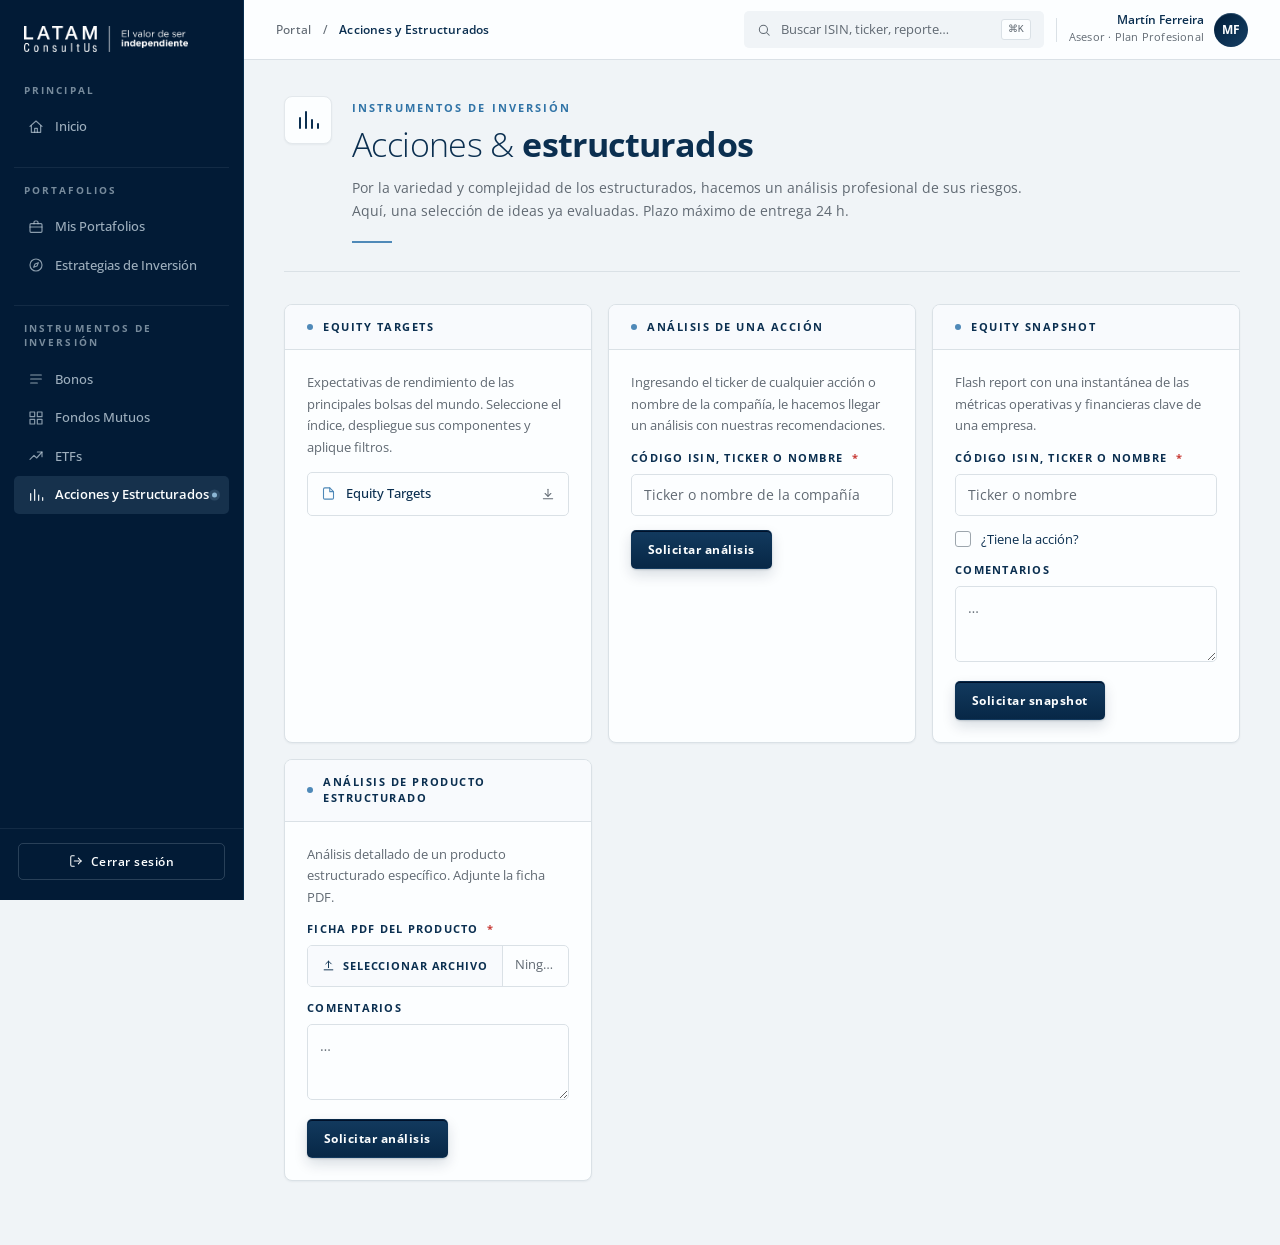
==== commit 834a71a2: "Actualizar portal: quitar ESG, 1MM Plus y producto estructurado a medida; renombrar Acciones y Estru" ====
--- a/acciones.html
+++ b/acciones.html
@@ -3,7 +3,7 @@
 <head>
 <meta charset="utf-8">
 <meta name="viewport" content="width=device-width, initial-scale=1">
-<title>Acciones, Pref. y Estruct. · Portal LATAM ConsultUs</title>
+<title>Acciones y Estructurados · Portal LATAM ConsultUs</title>
 <link rel="stylesheet" href="assets/portal.css">
 </head>
 <body>
@@ -51,7 +51,7 @@
         </a>
         <a href="acciones.html" class="sidebar-item active">
           <svg width="16" height="16" viewBox="0 0 24 24" fill="none" stroke="currentColor" stroke-width="1.75" stroke-linecap="round" stroke-linejoin="round"><path d="M4 20V10M10 20V4M16 20v-8M22 20v-4"/></svg>
-          Acciones, Pref. y Estruct.
+          Acciones y Estructurados
         </a>
       </div>
     </div>
@@ -68,7 +68,7 @@
     <header class="topbar">
       <div style="display:flex; align-items:center;">
         <button class="nav-toggle" id="navToggle" aria-label="Menú"><svg width="18" height="18" viewBox="0 0 24 24" fill="none" stroke="currentColor" stroke-width="1.75" stroke-linecap="round" stroke-linejoin="round"><path d="M4 6h16M4 12h16M4 18h16"/></svg></button>
-        <div class="crumb">Portal <span class="sep">/</span> <span class="current">Acciones, Pref. y Estruct.</span></div>
+        <div class="crumb">Portal <span class="sep">/</span> <span class="current">Acciones y Estructurados</span></div>
       </div>
       <div class="top-right">
         <div class="search-box">
@@ -95,7 +95,7 @@
           <div class="ic"><svg width="24" height="24" viewBox="0 0 24 24" fill="none" stroke="currentColor" stroke-width="2" stroke-linecap="round" stroke-linejoin="round"><path d="M4 20V10M10 20V4M16 20v-8M22 20v-4"/></svg></div>
           <div>
             <span class="eyebrow">Instrumentos de Inversión</span>
-            <h1 class="lcu-title" style="margin-top:8px;">Acciones, preferidas & <strong>estructurados</strong></h1>
+            <h1 class="lcu-title" style="margin-top:8px;">Acciones & <strong>estructurados</strong></h1>
             <p class="lead">Por la variedad y complejidad de los estructurados, hacemos un análisis profesional de sus riesgos. Aquí, una selección de ideas ya evaluadas. Plazo máximo de entrega 24 h.</p>
             <hr class="accent-rule">
           </div>
@@ -139,22 +139,6 @@
         </div>
 
         <div class="icard">
-          <div class="icard-head">Producto estructurado a medida</div>
-          <div class="icard-body">
-            <p>Completando tres filtros le hacemos llegar propuestas de productos estructurados.</p>
-            <form data-mock novalidate>
-              <div class="form-row">
-                <div class="field"><label class="lbl">Plazo (años)</label><input type="number" class="input" placeholder="1" min="0"></div>
-                <div class="field"><label class="lbl">Tipo</label><div class="select-wrap"><select class="select"><option>Autocallable</option><option>Phoenix</option><option>Reverse Convertible</option><option>Capital protegido</option></select></div></div>
-              </div>
-              <div class="field"><label class="lbl">Rendimiento esperado %</label><input type="number" class="input" placeholder="ej. 10" step="0.1"></div>
-              <div class="field"><label class="lbl">Comentarios</label><textarea class="textarea" placeholder="Subyacentes preferidos, restricciones…" rows="2"></textarea></div>
-              <button type="submit" class="btn btn-primary">Solicitar producto</button>
-            </form>
-          </div>
-        </div>
-
-        <div class="icard">
           <div class="icard-head">Análisis de producto estructurado</div>
           <div class="icard-body">
             <p>Análisis detallado de un producto estructurado específico. Adjunte la ficha PDF.</p>
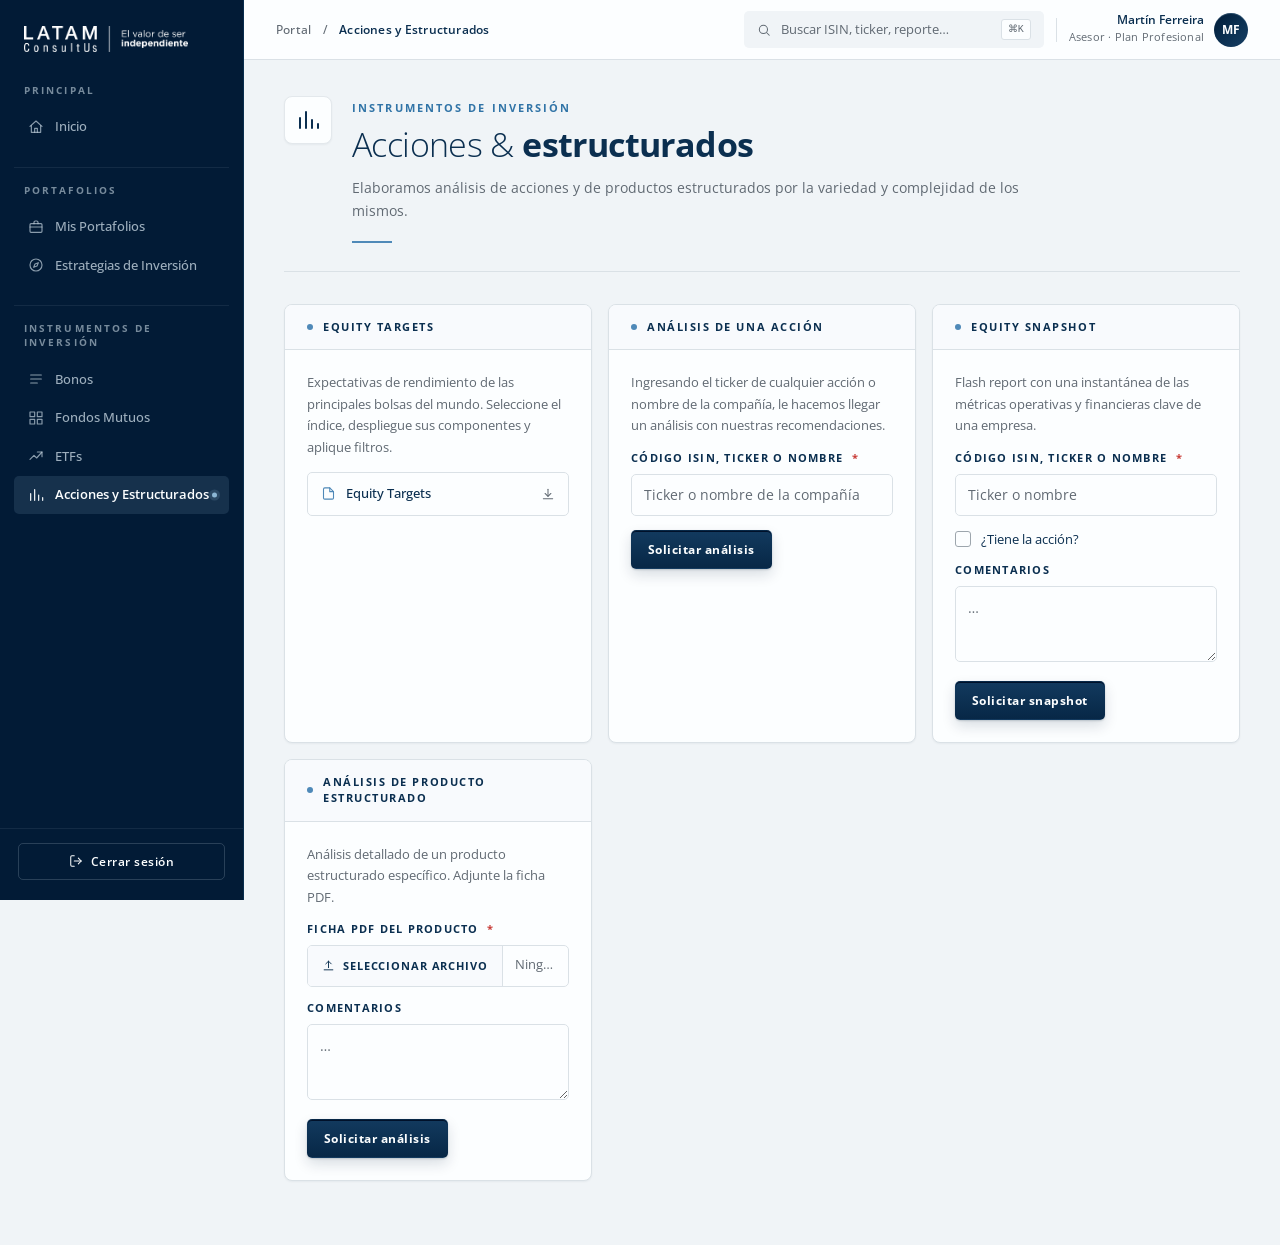
==== commit 73194261: "Ajustes de copy y formularios del portal - ETF's -> ETFs (sin apostrofe, s minuscula) - Bonos: Moned" ====
--- a/acciones.html
+++ b/acciones.html
@@ -96,13 +96,13 @@
           <div>
             <span class="eyebrow">Instrumentos de Inversión</span>
             <h1 class="lcu-title" style="margin-top:8px;">Acciones & <strong>estructurados</strong></h1>
-            <p class="lead">Por la variedad y complejidad de los estructurados, hacemos un análisis profesional de sus riesgos. Aquí, una selección de ideas ya evaluadas. Plazo máximo de entrega 24 h.</p>
+            <p class="lead">Elaboramos análisis de acciones y de productos estructurados por la variedad y complejidad de los mismos.</p>
             <hr class="accent-rule">
           </div>
         </div>
         
       </section>
-      <div class="alert alert-ok alert-target" style="display:none;"><svg width="16" height="16" viewBox="0 0 24 24" fill="none" stroke="currentColor" stroke-width="1.75" stroke-linecap="round" stroke-linejoin="round"><path d="M5 12l5 5L20 7"/></svg><div>Solicitud enviada. El reporte quedará disponible en su biblioteca en un plazo máximo de 24 horas hábiles.</div></div>
+      <div class="alert alert-ok alert-target" style="display:none;"><svg width="16" height="16" viewBox="0 0 24 24" fill="none" stroke="currentColor" stroke-width="1.75" stroke-linecap="round" stroke-linejoin="round"><path d="M5 12l5 5L20 7"/></svg><div>Solicitud enviada. El reporte quedará disponible en su biblioteca.</div></div>
 
       <div class="igrid cols-3">
 
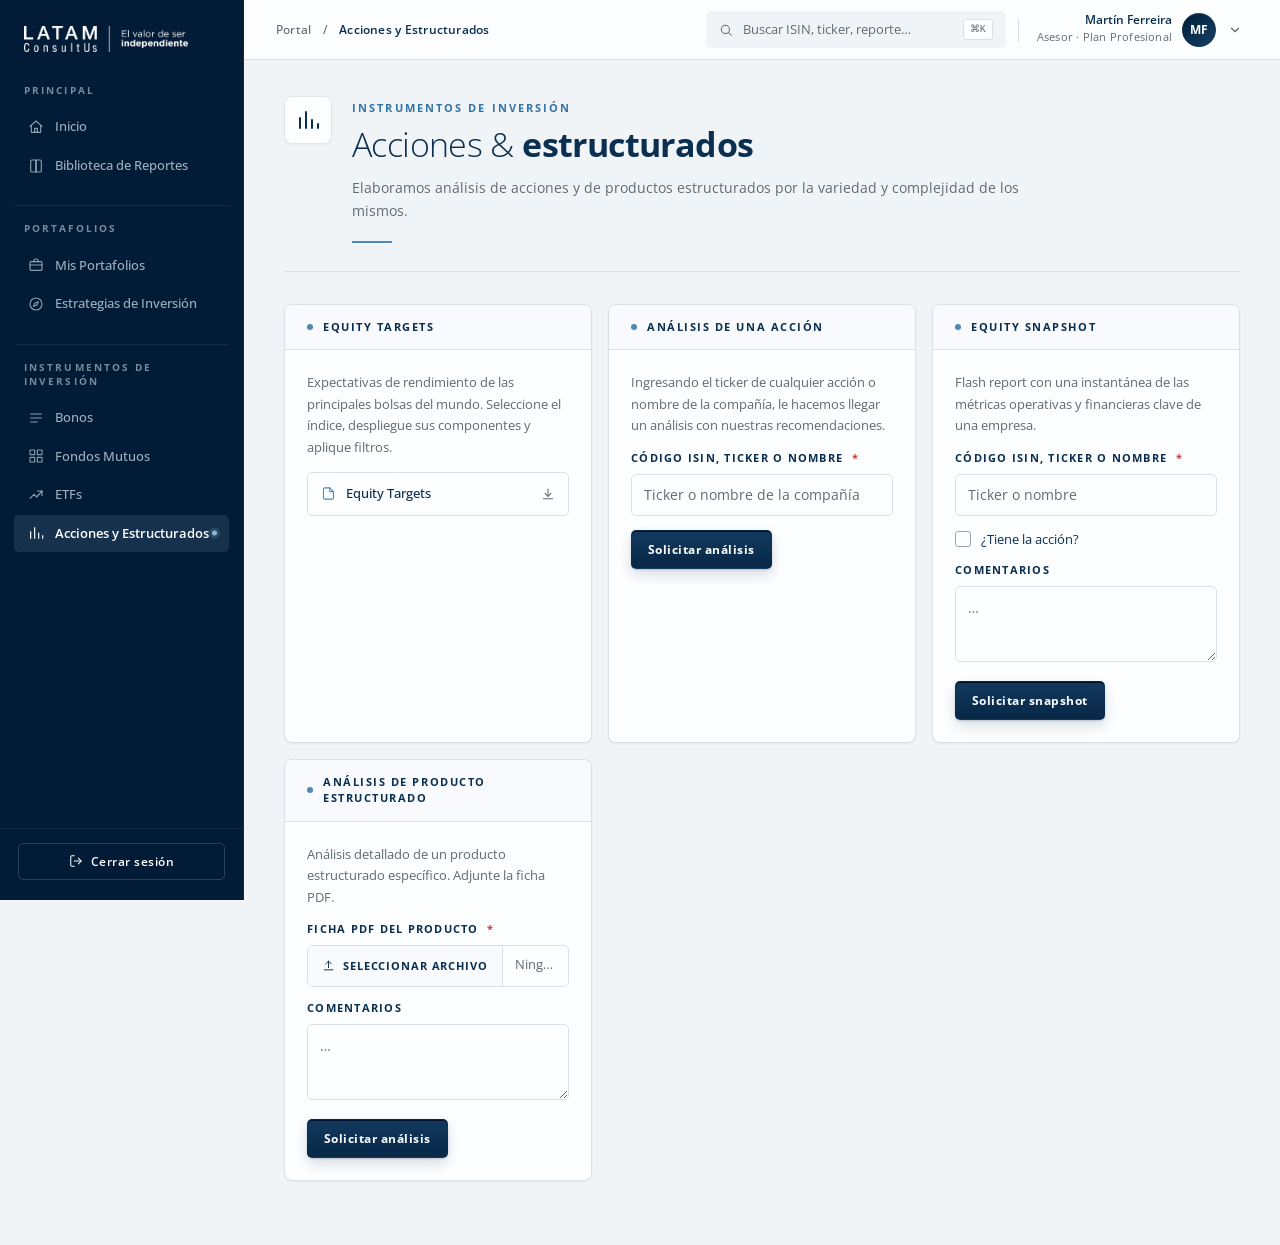
==== commit 7a53f75c: "Agregar Biblioteca de Reportes (nativa) y panel ABM - Nueva pagina biblioteca.html: listado de repor" ====
--- a/acciones.html
+++ b/acciones.html
@@ -22,6 +22,10 @@
         <a href="inicio.html" class="sidebar-item">
           <svg width="16" height="16" viewBox="0 0 24 24" fill="none" stroke="currentColor" stroke-width="1.75" stroke-linecap="round" stroke-linejoin="round"><path d="M3 11l9-8 9 8"/><path d="M5 10v10h14V10"/><path d="M10 20v-6h4v6"/></svg>
           Inicio
+        </a>
+        <a href="biblioteca.html" class="sidebar-item">
+          <svg width="16" height="16" viewBox="0 0 24 24" fill="none" stroke="currentColor" stroke-width="1.75" stroke-linecap="round" stroke-linejoin="round"><path d="M4 5a2 2 0 0 1 2-2h6v18H6a2 2 0 0 1-2-2z"/><path d="M20 5a2 2 0 0 0-2-2h-6v18h6a2 2 0 0 0 2-2z"/></svg>
+          Biblioteca de Reportes
         </a>
       </div>
       <div class="sidebar-group">
@@ -77,12 +81,27 @@
           <kbd>⌘K</kbd>
         </div>
         <div class="top-divider"></div>
-        <div class="user-chip">
-          <div style="text-align:right">
-            <div class="nm">Martín Ferreira</div>
-            <div class="pl">Asesor · Plan Profesional</div>
+        <div class="user-menu" id="userMenu">
+          <button class="user-chip" id="userChipBtn" aria-haspopup="true" aria-expanded="false">
+            <div style="text-align:right">
+              <div class="nm">Martín Ferreira</div>
+              <div class="pl">Asesor · Plan Profesional</div>
+            </div>
+            <div class="avatar">MF</div>
+            <svg class="caret" width="14" height="14" viewBox="0 0 24 24" fill="none" stroke="currentColor" stroke-width="2" stroke-linecap="round" stroke-linejoin="round"><path d="M6 9l6 6 6-6"/></svg>
+          </button>
+          <div class="user-dropdown" id="userDropdown">
+            <div class="user-dropdown-label">Creadores LATAM</div>
+            <a href="abm.html" class="user-dropdown-item">
+              <svg width="16" height="16" viewBox="0 0 24 24" fill="none" stroke="currentColor" stroke-width="1.75" stroke-linecap="round" stroke-linejoin="round"><path d="M12 20h9"/><path d="M16.5 3.5a2.1 2.1 0 0 1 3 3L7 19l-4 1 1-4z"/></svg>
+              ABM · Gestión de reportes
+            </a>
+            <div class="user-dropdown-sep"></div>
+            <a href="login.html" class="user-dropdown-item">
+              <svg width="16" height="16" viewBox="0 0 24 24" fill="none" stroke="currentColor" stroke-width="1.75" stroke-linecap="round" stroke-linejoin="round"><path d="M9 21H5a2 2 0 0 1-2-2V5a2 2 0 0 1 2-2h4"/><path d="M16 17l5-5-5-5"/><path d="M21 12H9"/></svg>
+              Cerrar sesión
+            </a>
           </div>
-          <div class="avatar">MF</div>
         </div>
       </div>
     </header>
--- a/assets/portal.css
+++ b/assets/portal.css
@@ -1088,3 +1088,49 @@
   .icon-btn:active, .access-card:active, .doc-link:active, .sidebar-item:active { transform: none !important; }
   html { scroll-behavior: auto !important; }
 }
+
+/* ---------- user menu (dropdown con acceso a ABM) ---------- */
+.user-menu { position: relative; }
+button.user-chip {
+  background: transparent; border: 0; font: inherit; cursor: pointer;
+  padding: 4px 6px; border-radius: var(--r-sm);
+  transition: background .14s;
+}
+button.user-chip:hover { background: var(--lcu-mist); }
+.user-chip .caret { color: var(--fg-muted); margin-left: 2px; transition: transform .16s; }
+.user-menu.open .user-chip .caret { transform: rotate(180deg); }
+.user-dropdown {
+  position: absolute; top: calc(100% + 8px); right: 0;
+  min-width: 240px;
+  background: var(--bg-surface);
+  border: 1px solid var(--border);
+  border-radius: var(--r-md);
+  box-shadow: var(--shadow-3);
+  padding: 6px;
+  opacity: 0; visibility: hidden; transform: translateY(-4px);
+  transition: opacity .14s, transform .14s, visibility .14s;
+  z-index: 40;
+}
+.user-menu.open .user-dropdown { opacity: 1; visibility: visible; transform: translateY(0); }
+.user-dropdown-label {
+  font-size: 9.5px; letter-spacing: .18em; text-transform: uppercase;
+  color: var(--fg-muted); font-weight: var(--fw-bold);
+  padding: 8px 10px 6px;
+}
+.user-dropdown-item {
+  display: flex; align-items: center; gap: 10px;
+  padding: 9px 10px; border-radius: var(--r-sm);
+  color: var(--fg); font-size: 12.5px; font-weight: var(--fw-medium);
+  text-decoration: none;
+}
+.user-dropdown-item:hover { background: var(--lcu-sky-50); color: var(--lcu-navy); text-decoration: none; }
+.user-dropdown-item svg { flex: 0 0 16px; color: var(--fg-muted); }
+.user-dropdown-item:hover svg { color: var(--lcu-sky-ink); }
+.user-dropdown-sep { height: 1px; background: var(--border); margin: 4px 6px; }
+
+/* ---------- pills por clase de activo (Biblioteca / ABM) ---------- */
+.pill-bonos     { background: #faf1e3; color: #a86a12; }  /* naranja */
+.pill-acciones  { background: #e6f5ee; color: #0f7d52; }  /* verde */
+.pill-etfs      { background: #eaf2fa; color: #2f6ea6; }  /* azul */
+.pill-fondos    { background: #efebf9; color: #5f49a6; }  /* violeta */
+.pill-privados  { background: #eceef2; color: #3a4a5c; }  /* pizarra */
